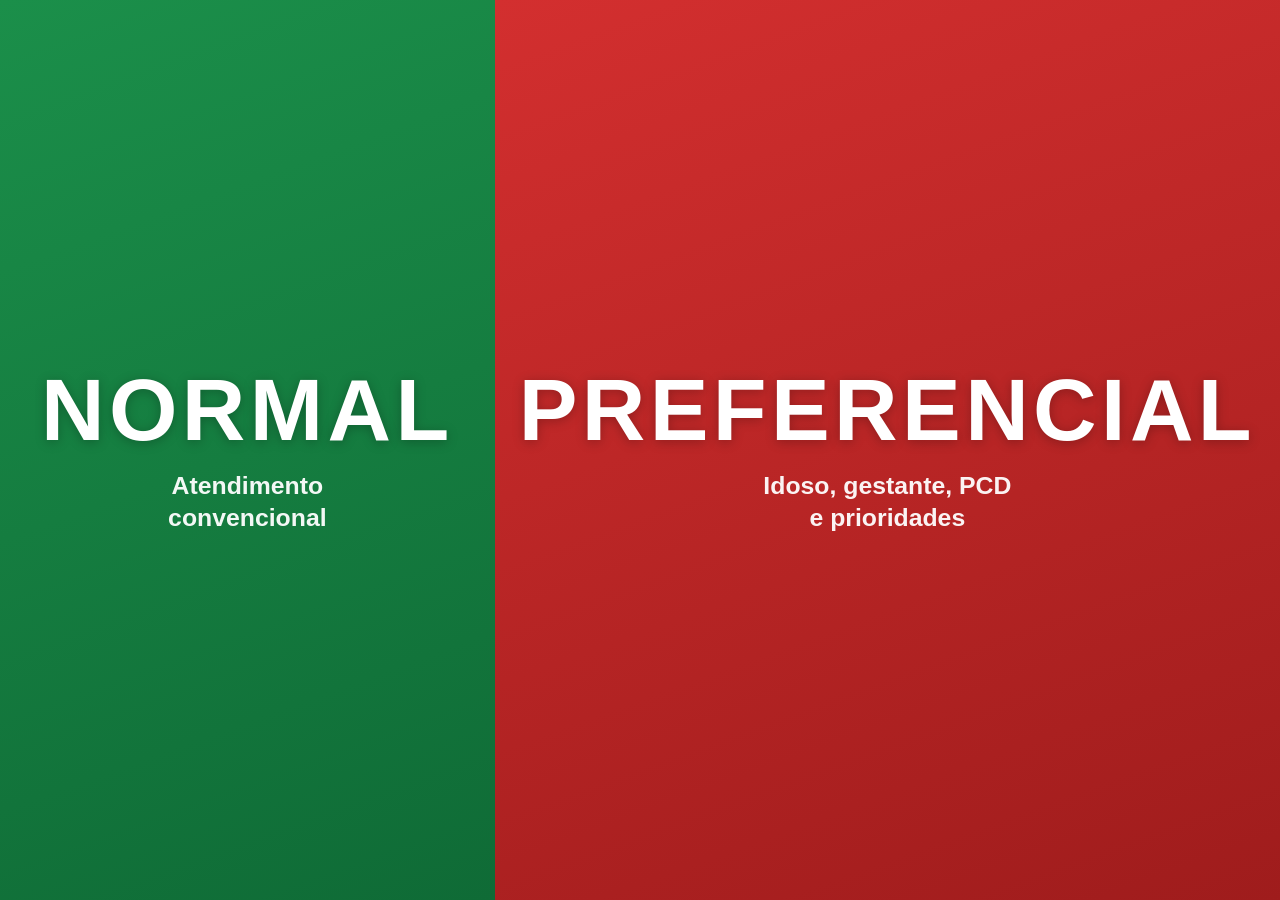
==== totem/index.html @ c5aeb68d "Fix TV panel branding and full-screen totem split. Transparent logo and elderly-friendly TV layout; " ====
<!DOCTYPE html>
<html lang="pt-BR">
<head>
  <meta charset="UTF-8" />
  <meta name="viewport" content="width=device-width, initial-scale=1, maximum-scale=1, user-scalable=no" />
  <title>Retire sua senha</title>
  <link rel="preconnect" href="https://fonts.googleapis.com" />
  <link rel="preconnect" href="https://fonts.gstatic.com" crossorigin />
  <link href="https://fonts.googleapis.com/css2?family=DM+Sans:wght@600;800&display=swap" rel="stylesheet" />
  <link rel="stylesheet" href="styles.css?v=4" />
</head>
<body>
  <main class="split" id="home">
    <button type="button" class="half half-normal" id="btnNormal" onclick="emitirTabletNormal()">
      <span class="half-title">NORMAL</span>
      <span class="half-sub">Atendimento convencional</span>
    </button>

    <button type="button" class="half half-pref" id="btnPreferencial" onclick="emitirTabletPreferencial()">
      <span class="half-title">PREFERENCIAL</span>
      <span class="half-sub">Idoso, gestante, PCD e prioridades</span>
    </button>

    <p class="status" id="status" role="status" aria-live="polite"></p>
  </main>

  <section class="ticket-overlay" id="ticketOverlay" hidden>
    <div class="ticket-card" id="ticketCard">
      <p class="ticket-type" id="ticketType">Normal</p>
      <p class="ticket-number" id="ticketNumber">—</p>
      <p class="ticket-service" id="ticketService"></p>
      <p class="ticket-time" id="ticketTime"></p>
      <p class="ticket-msg">Aguarde ser chamado no painel</p>
      <button type="button" class="btn-ok" id="btnOk" onclick="fecharTicket()">OK</button>
    </div>
  </section>

  <div id="printArea" class="print-only" aria-hidden="true"></div>

  <script src="config.js?v=4"></script>
  <script src="app.js?v=4"></script>
</body>
</html>
---- totem/styles.css ----
:root {
  --ink: #0b1220;
  --normal: #1b8f4a;
  --normal-dark: #0f6b36;
  --pref: #d32f2f;
  --pref-dark: #9f1c1c;
  --danger: #7f1d1d;
}

* { box-sizing: border-box; margin: 0; padding: 0; }

html, body {
  height: 100%;
  width: 100%;
  overflow: hidden;
  font-family: "DM Sans", system-ui, sans-serif;
  background: #000;
  color: #fff;
  -webkit-tap-highlight-color: transparent;
  user-select: none;
  touch-action: manipulation;
}

.split {
  position: relative;
  height: 100%;
  width: 100%;
  display: grid;
  grid-template-columns: 1fr 1fr;
}

.half {
  border: 0;
  color: #fff;
  cursor: pointer;
  display: flex;
  flex-direction: column;
  align-items: center;
  justify-content: center;
  gap: 1rem;
  padding: 1.5rem;
  min-height: 0;
  transition: filter 0.12s ease, transform 0.12s ease;
}

.half:active { filter: brightness(0.92); transform: scale(0.995); }
.half:disabled { opacity: 0.65; cursor: wait; }

.half-normal {
  background: linear-gradient(160deg, var(--normal) 0%, var(--normal-dark) 100%);
}

.half-pref {
  background: linear-gradient(160deg, var(--pref) 0%, var(--pref-dark) 100%);
}

.half-title {
  font-size: clamp(2.8rem, 8vw, 5.5rem);
  font-weight: 800;
  letter-spacing: 0.05em;
  line-height: 1;
  text-shadow: 0 2px 12px rgba(0,0,0,0.25);
}

.half-sub {
  font-size: clamp(1.1rem, 2.6vw, 1.55rem);
  font-weight: 600;
  opacity: 0.95;
  max-width: 18ch;
  text-align: center;
  line-height: 1.3;
}

.status {
  position: absolute;
  left: 50%;
  bottom: 1rem;
  transform: translateX(-50%);
  z-index: 2;
  min-height: 1.4rem;
  padding: 0.4rem 1rem;
  border-radius: 999px;
  background: rgba(0,0,0,0.4);
  font-size: 1rem;
  font-weight: 600;
  text-align: center;
  max-width: 90vw;
}

.status:empty { display: none; }
.status.error { background: rgba(127, 29, 29, 0.9); }

.ticket-overlay {
  position: fixed;
  inset: 0;
  z-index: 30;
  display: grid;
  place-items: center;
  padding: 1.25rem;
  background: rgba(0, 0, 0, 0.55);
}

.ticket-overlay[hidden] { display: none !important; }

.ticket-card {
  width: min(100%, 420px);
  background: #fff;
  color: var(--ink);
  border-radius: 1.25rem;
  padding: 1.6rem 1.5rem 1.4rem;
  text-align: center;
}

.ticket-type {
  text-transform: uppercase;
  letter-spacing: 0.1em;
  font-size: 1rem;
  font-weight: 800;
}

.ticket-number {
  margin: 0.7rem 0 0.35rem;
  font-size: clamp(4rem, 18vw, 6rem);
  font-weight: 800;
  letter-spacing: 0.04em;
  line-height: 1;
}

.ticket-service,
.ticket-time,
.ticket-msg {
  font-size: 1.05rem;
  opacity: 0.75;
}

.ticket-msg {
  margin-top: 0.85rem;
  font-weight: 700;
  opacity: 1;
}

.btn-ok {
  margin-top: 1.2rem;
  width: 100%;
  border: 0;
  border-radius: 0.9rem;
  padding: 1.05rem;
  background: var(--ink);
  color: #fff;
  font-size: 1.15rem;
  font-weight: 800;
  cursor: pointer;
}

.print-only { display: none; }

@media (max-width: 700px) and (orientation: portrait) {
  .split { grid-template-columns: 1fr; grid-template-rows: 1fr 1fr; }
}

@media print {
  body * { visibility: hidden !important; }
  #printArea, #printArea * { visibility: visible !important; }
  #printArea {
    display: block !important;
    position: absolute;
    left: 0;
    top: 0;
    width: 58mm;
    padding: 4mm;
    font-family: monospace;
    color: #000;
    background: #fff;
  }
  .print-ticket { text-align: center; }
  .print-ticket .num {
    font-size: 28pt;
    font-weight: 700;
    margin: 6px 0;
  }
}
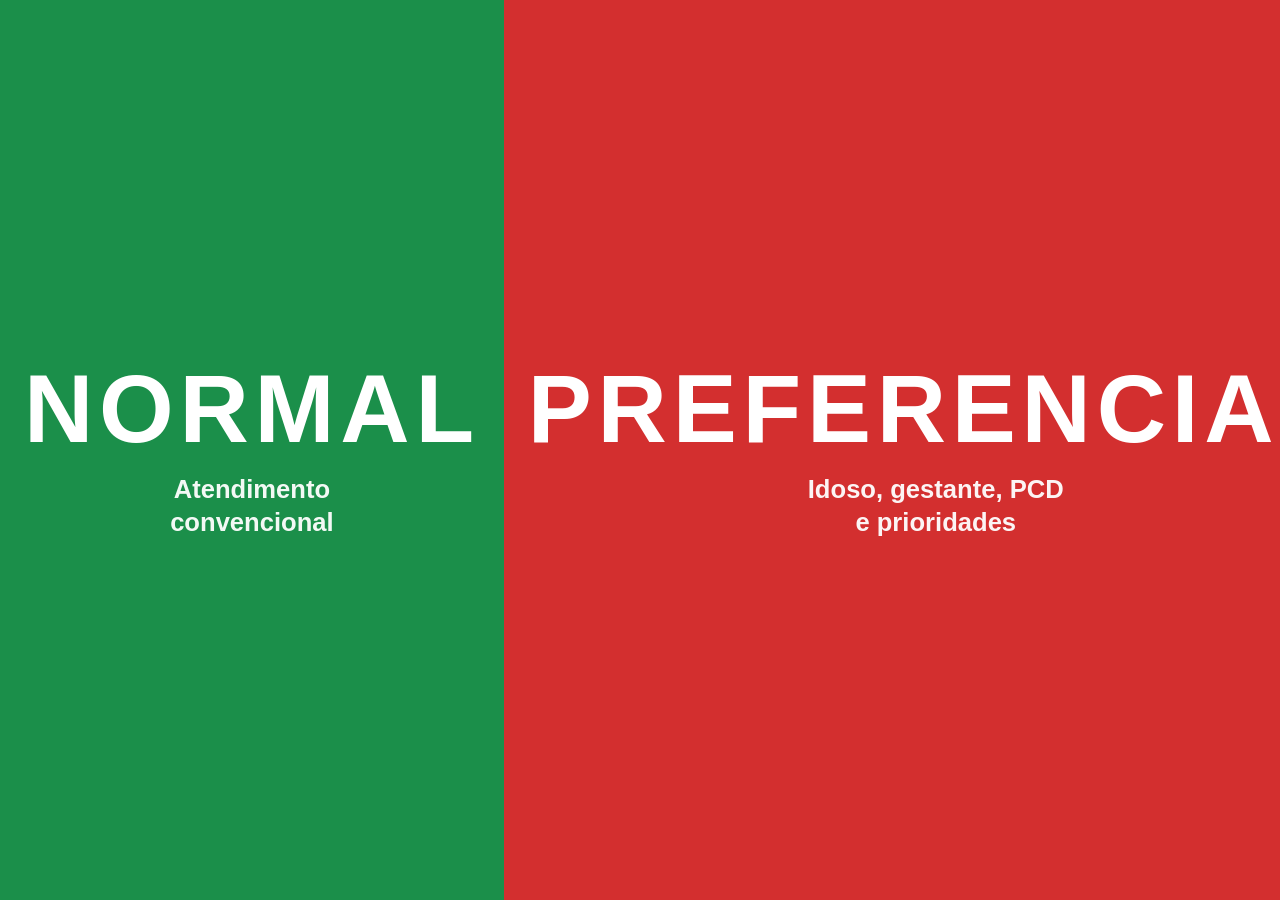
==== commit 926b14ca: "Make totem full-screen 50/50 with inline CSS. Avoid black screen from stale CSS cache; remove logo d" ====
--- a/totem/index.html
+++ b/totem/index.html
@@ -4,10 +4,132 @@
   <meta charset="UTF-8" />
   <meta name="viewport" content="width=device-width, initial-scale=1, maximum-scale=1, user-scalable=no" />
   <title>Retire sua senha</title>
-  <link rel="preconnect" href="https://fonts.googleapis.com" />
-  <link rel="preconnect" href="https://fonts.gstatic.com" crossorigin />
-  <link href="https://fonts.googleapis.com/css2?family=DM+Sans:wght@600;800&display=swap" rel="stylesheet" />
-  <link rel="stylesheet" href="styles.css?v=4" />
+  <style>
+    /* CSS crítico inline — garante 50/50 mesmo se styles.css estiver em cache antigo */
+    * { box-sizing: border-box; margin: 0; padding: 0; }
+    html, body {
+      width: 100%;
+      height: 100%;
+      overflow: hidden;
+      background: #000;
+      color: #fff;
+      font-family: system-ui, "Segoe UI", sans-serif;
+      -webkit-tap-highlight-color: transparent;
+      user-select: none;
+      touch-action: manipulation;
+    }
+    .split {
+      position: fixed;
+      inset: 0;
+      width: 100%;
+      height: 100%;
+      display: grid;
+      grid-template-columns: 1fr 1fr;
+      grid-template-rows: 1fr;
+    }
+    .half {
+      border: 0;
+      width: 100%;
+      height: 100%;
+      color: #fff;
+      cursor: pointer;
+      display: flex;
+      flex-direction: column;
+      align-items: center;
+      justify-content: center;
+      gap: 1rem;
+      padding: 1.5rem;
+    }
+    .half-normal { background: #1b8f4a; }
+    .half-pref { background: #d32f2f; }
+    .half:active { filter: brightness(0.9); }
+    .half:disabled { opacity: 0.65; cursor: wait; }
+    .half-title {
+      font-size: clamp(2.8rem, 9vw, 6rem);
+      font-weight: 800;
+      letter-spacing: 0.06em;
+      line-height: 1;
+    }
+    .half-sub {
+      font-size: clamp(1.1rem, 2.8vw, 1.6rem);
+      font-weight: 600;
+      opacity: 0.95;
+      max-width: 18ch;
+      text-align: center;
+      line-height: 1.3;
+    }
+    .status {
+      position: fixed;
+      left: 50%;
+      bottom: 1rem;
+      transform: translateX(-50%);
+      z-index: 5;
+      padding: 0.45rem 1rem;
+      border-radius: 999px;
+      background: rgba(0,0,0,0.45);
+      font-size: 1rem;
+      font-weight: 600;
+      max-width: 90vw;
+      text-align: center;
+    }
+    .status:empty { display: none; }
+    .status.error { background: rgba(127, 29, 29, 0.92); }
+    .ticket-overlay {
+      position: fixed;
+      inset: 0;
+      z-index: 30;
+      display: grid;
+      place-items: center;
+      padding: 1.25rem;
+      background: rgba(0,0,0,0.55);
+    }
+    .ticket-overlay[hidden] { display: none !important; }
+    .ticket-card {
+      width: min(100%, 420px);
+      background: #fff;
+      color: #0b1220;
+      border-radius: 1.25rem;
+      padding: 1.6rem 1.5rem 1.4rem;
+      text-align: center;
+    }
+    .ticket-type {
+      text-transform: uppercase;
+      letter-spacing: 0.1em;
+      font-size: 1rem;
+      font-weight: 800;
+    }
+    .ticket-number {
+      margin: 0.7rem 0 0.35rem;
+      font-size: clamp(4rem, 18vw, 6rem);
+      font-weight: 800;
+      line-height: 1;
+    }
+    .ticket-service, .ticket-time, .ticket-msg {
+      font-size: 1.05rem;
+      opacity: 0.75;
+    }
+    .ticket-msg { margin-top: 0.85rem; font-weight: 700; opacity: 1; }
+    .btn-ok {
+      margin-top: 1.2rem;
+      width: 100%;
+      border: 0;
+      border-radius: 0.9rem;
+      padding: 1.05rem;
+      background: #0b1220;
+      color: #fff;
+      font-size: 1.15rem;
+      font-weight: 800;
+      cursor: pointer;
+    }
+    .print-only { display: none; }
+    @media (max-width: 700px) and (orientation: portrait) {
+      .split {
+        grid-template-columns: 1fr;
+        grid-template-rows: 1fr 1fr;
+      }
+    }
+  </style>
+  <link rel="stylesheet" href="styles.css?v=5" />
 </head>
 <body>
   <main class="split" id="home">
@@ -37,7 +159,7 @@
 
   <div id="printArea" class="print-only" aria-hidden="true"></div>
 
-  <script src="config.js?v=4"></script>
-  <script src="app.js?v=4"></script>
+  <script src="config.js?v=5"></script>
+  <script src="app.js?v=5"></script>
 </body>
 </html>
--- a/totem/styles.css
+++ b/totem/styles.css
@@ -1,36 +1,40 @@
+/* Complemento — layout principal já está inline no index.html */
 :root {
   --ink: #0b1220;
   --normal: #1b8f4a;
-  --normal-dark: #0f6b36;
   --pref: #d32f2f;
-  --pref-dark: #9f1c1c;
   --danger: #7f1d1d;
 }
 
-* { box-sizing: border-box; margin: 0; padding: 0; }
-
 html, body {
+  position: fixed;
+  inset: 0;
+  width: 100%;
   height: 100%;
-  width: 100%;
   overflow: hidden;
-  font-family: "DM Sans", system-ui, sans-serif;
   background: #000;
   color: #fff;
+  font-family: system-ui, "Segoe UI", sans-serif;
   -webkit-tap-highlight-color: transparent;
   user-select: none;
   touch-action: manipulation;
 }
 
 .split {
-  position: relative;
-  height: 100%;
-  width: 100%;
-  display: grid;
-  grid-template-columns: 1fr 1fr;
+  position: fixed !important;
+  inset: 0 !important;
+  width: 100% !important;
+  height: 100% !important;
+  display: grid !important;
+  grid-template-columns: 1fr 1fr !important;
+  grid-template-rows: 1fr !important;
 }
 
 .half {
   border: 0;
+  width: 100%;
+  height: 100%;
+  min-height: 100%;
   color: #fff;
   cursor: pointer;
   display: flex;
@@ -39,31 +43,23 @@
   justify-content: center;
   gap: 1rem;
   padding: 1.5rem;
-  min-height: 0;
-  transition: filter 0.12s ease, transform 0.12s ease;
 }
 
-.half:active { filter: brightness(0.92); transform: scale(0.995); }
+.half-normal { background: #1b8f4a !important; }
+.half-pref { background: #d32f2f !important; }
+
+.half:active { filter: brightness(0.9); }
 .half:disabled { opacity: 0.65; cursor: wait; }
 
-.half-normal {
-  background: linear-gradient(160deg, var(--normal) 0%, var(--normal-dark) 100%);
-}
-
-.half-pref {
-  background: linear-gradient(160deg, var(--pref) 0%, var(--pref-dark) 100%);
-}
-
 .half-title {
-  font-size: clamp(2.8rem, 8vw, 5.5rem);
+  font-size: clamp(2.8rem, 9vw, 6rem);
   font-weight: 800;
-  letter-spacing: 0.05em;
+  letter-spacing: 0.06em;
   line-height: 1;
-  text-shadow: 0 2px 12px rgba(0,0,0,0.25);
 }
 
 .half-sub {
-  font-size: clamp(1.1rem, 2.6vw, 1.55rem);
+  font-size: clamp(1.1rem, 2.8vw, 1.6rem);
   font-weight: 600;
   opacity: 0.95;
   max-width: 18ch;
@@ -72,23 +68,22 @@
 }
 
 .status {
-  position: absolute;
+  position: fixed;
   left: 50%;
   bottom: 1rem;
   transform: translateX(-50%);
-  z-index: 2;
-  min-height: 1.4rem;
-  padding: 0.4rem 1rem;
+  z-index: 5;
+  padding: 0.45rem 1rem;
   border-radius: 999px;
-  background: rgba(0,0,0,0.4);
+  background: rgba(0,0,0,0.45);
   font-size: 1rem;
   font-weight: 600;
+  max-width: 90vw;
   text-align: center;
-  max-width: 90vw;
 }
 
 .status:empty { display: none; }
-.status.error { background: rgba(127, 29, 29, 0.9); }
+.status.error { background: rgba(127, 29, 29, 0.92); }
 
 .ticket-overlay {
   position: fixed;
@@ -122,7 +117,6 @@
   margin: 0.7rem 0 0.35rem;
   font-size: clamp(4rem, 18vw, 6rem);
   font-weight: 800;
-  letter-spacing: 0.04em;
   line-height: 1;
 }
 
@@ -155,7 +149,10 @@
 .print-only { display: none; }
 
 @media (max-width: 700px) and (orientation: portrait) {
-  .split { grid-template-columns: 1fr; grid-template-rows: 1fr 1fr; }
+  .split {
+    grid-template-columns: 1fr !important;
+    grid-template-rows: 1fr 1fr !important;
+  }
 }
 
 @media print {
